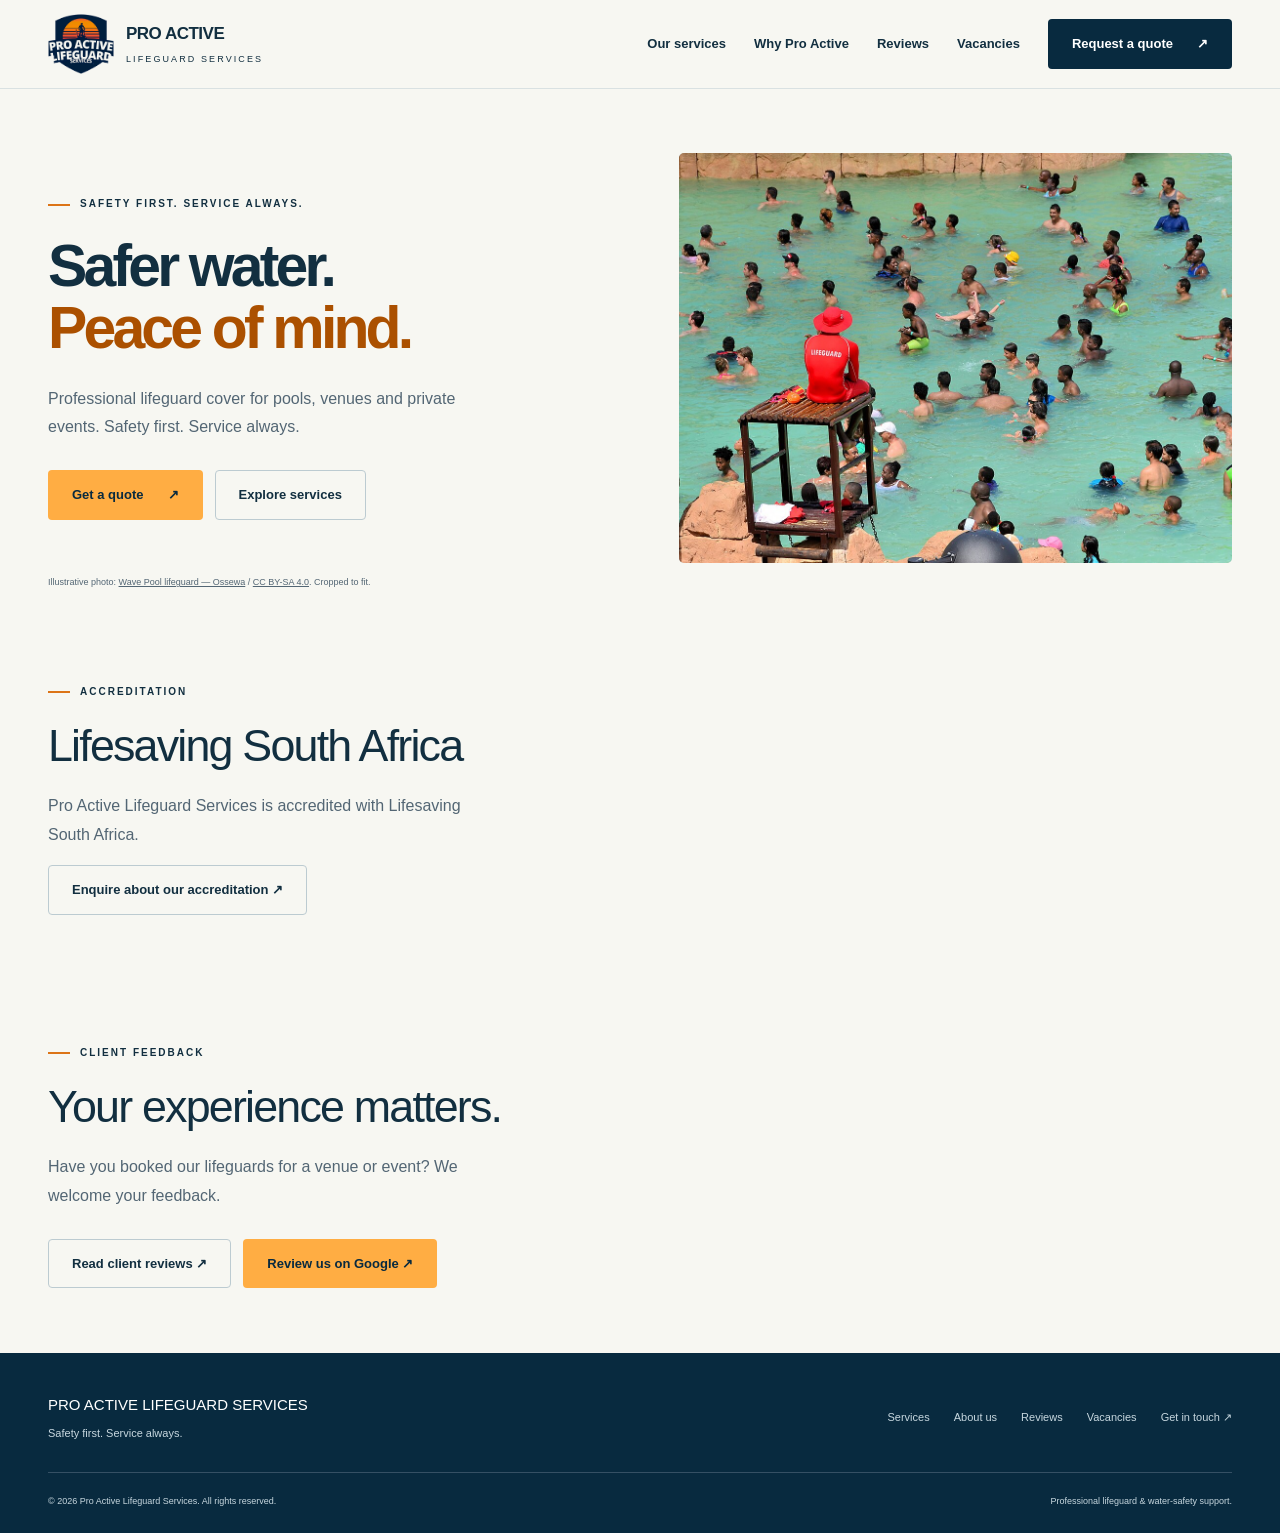
==== index.html @ c189fa25 "Add Google review buttons on home and reviews pages" ====
<!DOCTYPE html>
<html lang="en-ZA">
<head>
<meta charset="utf-8"><meta name="viewport" content="width=device-width, initial-scale=1">
<title>Pool & Event Lifeguards | Pro Active Lifeguard Services</title>
<meta name="description" content="Professional lifeguard cover for private pool parties, hotels, resorts, estates and schools. Speak to Pro Active Lifeguard Services about your venue or event.">
<meta name="theme-color" content="#082a3f"><link rel="canonical" href="https://pro-active-lifeguard-services.onrender.com/">
<meta property="og:title" content="Pool & Event Lifeguards | Pro Active Lifeguard Services"><meta property="og:description" content="Safer water. Better experiences. Professional lifeguard cover for your venue or event."><meta property="og:type" content="website"><meta property="og:url" content="https://pro-active-lifeguard-services.onrender.com/">
<link rel="stylesheet" href="site.css">
</head>
<body>
<a class="skip" href="#main">Skip to content</a>
<div class="topline"><div class="wrap"><span class="tagline">PROFESSIONAL WATER SAFETY. PERSONAL SERVICE.</span><a href="tel:+27751141212">Let’s talk about your venue &nbsp; / &nbsp; 075 114 1212</a></div></div>
<header><nav class="nav wrap" aria-label="Main navigation"><a href="index.html" aria-current="page" class="brand" aria-label="Pro Active Lifeguard Services home"><img src="assets/original-logo.png" width="66" height="62" alt="Pro Active Lifeguard Services original logo"><div><b>PRO ACTIVE</b><small>Lifeguard Services</small></div></a><button class="menu" aria-controls="navigation" aria-expanded="false" type="button">Menu</button><div class="links" id="navigation"><a href="services.html">Our services</a><a href="about.html">Why Pro Active</a><a href="reviews.html">Reviews</a><a href="vacancies.html">Vacancies</a><a class="btn" href="quote.html">Request a quote <span aria-hidden="true">↗</span></a></div></nav></header>
<main id="main">
<section class="hero" id="home"><div class="wrap"><div class="hero-grid"><div><p class="eyebrow">Safety first. Service always.</p><h1>Safer water.<br><em>Peace of mind.</em></h1><p class="intro">Professional lifeguard cover for pools, venues and private events. Safety first. Service always.</p><div class="actions"><a class="btn orange" href="quote.html">Get a quote <span aria-hidden="true">↗</span></a><a class="btn outline" href="services.html">Explore services</a></div></div><div class="hero-image"><img src="assets/lifeguard.jpg" alt="A lifeguard in a red uniform supervising swimmers in a swimming pool" fetchpriority="high" width="1280" height="840" style="object-position:28% center"></div></div></div><div class="wrap"><p class="photo-credit">Illustrative photo: <a href="https://commons.wikimedia.org/wiki/File:Wave_Pool_lifeguard.jpg">Wave Pool lifeguard — Ossewa</a> / <a href="https://creativecommons.org/licenses/by-sa/4.0/">CC BY-SA 4.0</a>. Cropped to fit.</p></div></section>
<section class="section" id="accreditation"><div class="wrap"><p class="eyebrow">Accreditation</p><h2>Lifesaving South Africa</h2><p class="intro" style="margin-top:20px">Pro Active Lifeguard Services is accredited with Lifesaving South Africa.</p><a class="btn outline" href="quote.html">Enquire about our accreditation ↗</a></div></section>
<section class="section" id="reviews"><div class="wrap"><p class="eyebrow">Client feedback</p><h2>Your experience matters.</h2><p class="intro" style="margin-top:20px">Have you booked our lifeguards for a venue or event? We welcome your feedback.</p><div class="actions"><a class="btn outline" href="reviews.html">Read client reviews ↗</a><a class="btn orange" href="https://www.google.com/search?q=pro+active+lifeguard+services" target="_blank" rel="noopener noreferrer">Review us on Google ↗</a></div></div></section>
</main>
<footer class="footer"><div class="wrap"><div class="footer-top"><div><strong>PRO ACTIVE LIFEGUARD SERVICES</strong><p>Safety first. Service always.</p></div><div class="footer-links"><a href="services.html">Services</a><a href="about.html">About us</a><a href="reviews.html">Reviews</a><a href="vacancies.html">Vacancies</a><a href="quote.html">Get in touch ↗</a></div></div><div class="footer-bottom"><span>© <span id="year">2026</span> Pro Active Lifeguard Services. All rights reserved.</span><span>Professional lifeguard & water-safety support.</span></div></div></footer>
<div class="mobile-cta" aria-label="Quick contact"><a class="btn call" href="tel:+27751141212">Call us</a><a class="btn orange" href="quote.html">Request a quote ↗</a></div>
<script src="site.js" defer></script>
</body></html>
---- site.css ----
:root{--navy:#082a3f;--ink:#122f40;--muted:#536674;--orange:#ffad43;--cream:#f7f7f2;--line:#d9e1e2;--white:#fff}*{box-sizing:border-box}html{scroll-behavior:smooth;scroll-padding-top:110px}body{margin:0;font-family:Arial,Helvetica,sans-serif;color:var(--ink);background:var(--cream);line-height:1.65}a{color:inherit;text-decoration:none}button,input,select,textarea{font:inherit}button,a,input,select,textarea{-webkit-tap-highlight-color:transparent}a:focus-visible,button:focus-visible,input:focus-visible,select:focus-visible,textarea:focus-visible,summary:focus-visible{outline:3px solid #d76900;outline-offset:5px}img{max-width:100%;display:block}.wrap{max-width:1240px;width:calc(100% - 96px);margin:auto}.skip{position:fixed;left:20px;top:-100px;background:#fff;padding:12px;z-index:100}.skip:focus{top:12px}.topline{background:var(--navy);color:#dce5e9;font-size:11px;letter-spacing:.05em}.topline .wrap{display:flex;justify-content:space-between;padding:8px 0}.topline a{color:white}header{background:rgba(247,247,242,.98);position:sticky;top:0;z-index:30;border-bottom:1px solid var(--line)}.nav{min-height:88px;display:flex;align-items:center;justify-content:space-between;gap:22px}.brand{display:flex;align-items:center;gap:12px}.brand img{width:66px;height:62px;object-fit:contain;mix-blend-mode:multiply}.brand b{font-size:17px;line-height:1.25;letter-spacing:-.5px}.brand small{display:block;font-size:9px;letter-spacing:2.1px;margin-top:5px;text-transform:uppercase}.links{display:flex;align-items:center;gap:28px;font-size:13px;font-weight:700}.links a:not(.btn):hover{color:#ab5000}.btn{display:inline-flex;align-items:center;justify-content:center;gap:24px;min-height:48px;padding:13px 23px;background:var(--navy);color:white;font-size:13px;font-weight:700;border:1px solid transparent;border-radius:4px;cursor:pointer;transition:background .2s,transform .2s}.btn:hover{background:#164a65;transform:translateY(-2px)}.btn.orange{background:var(--orange);color:var(--navy)}.btn.orange:hover{background:#ffc06c}.btn.outline{border-color:#bccbd1;background:transparent;color:var(--ink)}.menu{display:none}.hero{padding:66px 0 48px}.hero-grid{display:grid;grid-template-columns:1.04fr 1fr;gap:56px;align-items:center}.eyebrow{text-transform:uppercase;font-size:10px;letter-spacing:2px;font-weight:700;margin:0 0 20px;display:flex;align-items:center;gap:10px}.eyebrow:before{content:"";width:22px;height:2px;background:#dc7417}h1,h2,h3,p{margin-top:0}h1{font-size:clamp(44px,4.9vw,70px);line-height:1.06;letter-spacing:-3.8px;font-weight:600;margin-bottom:25px}h1 em{font-style:normal;color:#ab5000}.intro{font-size:16px;line-height:1.8;color:var(--muted);max-width:450px}.actions{display:flex;gap:12px;flex-wrap:wrap;margin-top:28px}.hero-note{font-size:11px;color:var(--muted);margin:21px 0 0}.hero-note span{color:#af5706;padding-right:5px}.hero-image{position:relative;align-self:stretch;min-height:475px;border-radius:5px;overflow:hidden;background:#d2e1e0}.hero-image>img{width:100%;height:100%;position:absolute;object-fit:cover;object-position:55% center}.image-label{position:absolute;top:22px;left:22px;background:#fffdf3;padding:7px 13px;font-size:9px;font-weight:700;letter-spacing:1.6px;text-transform:uppercase}.image-panel{position:absolute;bottom:22px;left:22px;right:22px;background:rgba(8,42,63,.96);color:white;display:flex;align-items:center;gap:18px;padding:22px}.image-panel strong{font-size:16px;display:block;font-weight:500}.image-panel p{font-size:11px;color:#c4d7df;margin:5px 0 0}.cross{color:var(--orange);font-size:36px;font-weight:400;line-height:1}.trust{border-top:1px solid var(--line);border-bottom:1px solid var(--line);display:grid;grid-template-columns:1.05fr repeat(3,1fr);align-items:center;margin-top:49px;padding:22px 0;gap:20px;font-size:12px}.trust>span{font-size:9px;letter-spacing:1.8px;text-transform:uppercase;color:var(--muted)}.trust b{font-weight:500;display:flex;align-items:center;gap:12px}.trust b:before{content:"✓";color:#8c4900;font-weight:bold}.section{padding:80px 0}.section-title{display:flex;justify-content:space-between;align-items:end;gap:50px;margin-bottom:38px}.section-title h2,h2{font-size:clamp(31px,3.5vw,45px);line-height:1.15;letter-spacing:-1.8px;font-weight:500;margin-bottom:0}.section-title p{color:var(--muted);max-width:355px;font-size:14px;margin:0}.service-grid{display:grid;grid-template-columns:repeat(3,1fr);border-top:1px solid var(--line);border-left:1px solid var(--line)}.service{padding:30px;border-right:1px solid var(--line);border-bottom:1px solid var(--line);background:rgba(255,255,255,.5);display:flex;flex-direction:column;align-items:start}.service-number{font-size:11px;color:#865020;letter-spacing:1px;margin-bottom:32px}.service h3{font-size:19px;line-height:1.3;letter-spacing:-.4px;margin-bottom:12px;font-weight:500}.service p{font-size:13px;color:var(--muted);margin-bottom:25px}.service a{font-size:11px;font-weight:700;margin-top:auto;display:flex;gap:30px;padding:6px 0}.service a:hover{color:#9a4b05}.about{background:var(--navy);color:white;padding:80px 0}.about-grid{display:grid;grid-template-columns:1fr 1fr;gap:85px}.about .eyebrow{color:#fdb858}.about h2{max-width:420px;margin-bottom:24px}.about .lead{font-size:14px;color:#c7d7df;max-width:440px}.about .btn{margin-top:14px}.principle{display:grid;grid-template-columns:30px 1fr;gap:17px;border-top:1px solid #355064;padding:22px 0}.principle:first-child{padding-top:0;border-top:0}.principle>span{font-size:11px;color:var(--orange);padding-top:3px}.principle h3{font-size:16px;font-weight:500;margin:0 0 7px}.principle p{font-size:13px;color:#c7d7df;margin:0}.steps{display:grid;grid-template-columns:repeat(4,1fr);gap:32px;margin-top:42px}.step{border-top:1px solid #afbdc4;padding-top:20px}.step>span{font-size:12px;color:#a04f05}.step h3{font-size:16px;margin:25px 0 12px;font-weight:500}.step p{font-size:13px;color:var(--muted)}.faq-area{padding-top:0}.faq-grid{display:grid;grid-template-columns:.85fr 1.15fr;gap:70px}.faq-grid h2{font-size:37px}.faq-grid .eyebrow{margin-bottom:15px}details{border-top:1px solid var(--line);padding:18px 0}details:last-child{border-bottom:1px solid var(--line)}summary{list-style:none;display:flex;justify-content:space-between;gap:20px;cursor:pointer;font-size:14px;font-weight:600}summary::-webkit-details-marker{display:none}summary:after{content:"+";font-weight:400;font-size:20px;line-height:1.1}details[open] summary:after{content:"−"}details p{font-size:13px;color:var(--muted);margin:14px 25px 0 0}.quote-section{background:#e9efee;padding:75px 0}.quote-grid{display:grid;grid-template-columns:.85fr 1.15fr;gap:80px;align-items:start}.quote-copy h2{margin-bottom:25px}.quote-copy>p{font-size:14px;color:var(--muted)}.contact-list{margin-top:35px}.contact-list a{display:block;margin:16px 0;font-size:17px;overflow-wrap:anywhere}.contact-list small{display:block;font-size:9px;font-weight:700;color:var(--muted);letter-spacing:1.7px;margin-bottom:3px}.contact-list a:last-child{font-size:14px}.quote-form{background:white;padding:32px;border-radius:5px}.quote-form h3{font-size:20px;font-weight:500;margin:0 0 23px}.fields{display:grid;grid-template-columns:1fr 1fr;gap:17px}.field.full{grid-column:1/-1}label{display:block;font-size:11px;font-weight:700;margin-bottom:6px}label span{font-weight:400;color:var(--muted)}input,select,textarea{width:100%;min-width:0;border:1px solid #cad6da;border-radius:3px;background:#fff;padding:11px 12px;color:var(--ink);font-size:13px;min-height:45px}textarea{resize:vertical;min-height:88px}input::placeholder,textarea::placeholder{color:#677781}.quote-form .btn{width:100%;margin-top:21px}.form-note{font-size:10px;color:var(--muted);line-height:1.7;margin:12px 0 0}.form-status{font-size:12px;margin:12px 0 0}.form-status a{text-decoration:underline}.footer{padding:40px 0 24px;background:var(--navy);color:#c7d7df}.footer-top{display:flex;justify-content:space-between;align-items:center;gap:30px;padding-bottom:30px}.footer strong{display:block;color:#fff;font-size:15px;font-weight:500}.footer p{font-size:11px;margin:6px 0 0}.footer-links{display:flex;gap:24px;font-size:11px}.footer-bottom{border-top:1px solid #355064;padding-top:21px;display:flex;justify-content:space-between;font-size:9px;gap:20px}.mobile-cta{display:none}[hidden]{display:none!important}@media(min-width:1500px){.hero-image{min-height:520px}}@media(max-width:1000px){.wrap{width:calc(100% - 48px)}.hero-grid{gap:30px}h1{font-size:52px;letter-spacing:-2.8px}.links{gap:18px}.brand b{font-size:14px}.brand small{font-size:8px;letter-spacing:1.1px}.hero-image{min-height:440px}.about-grid,.quote-grid{gap:45px}.service{padding:24px}.trust{gap:15px;font-size:11px}.faq-grid{gap:40px}}@media(max-width:760px){html{scroll-padding-top:88px}.wrap{width:calc(100% - 40px)}.topline .wrap{justify-content:center}.topline .tagline{display:none}.nav{min-height:75px}.brand img{height:52px;width:58px}.brand b{font-size:14px}.menu{display:block;background:transparent;border:1px solid #b9c6cc;padding:8px 13px;border-radius:3px;font-size:12px;color:var(--ink);cursor:pointer}.links{display:none;position:absolute;top:75px;left:0;right:0;background:var(--cream);border-bottom:1px solid var(--line);padding:20px;flex-direction:column;align-items:stretch;gap:0;box-shadow:0 15px 20px #082a3f12}.links.open{display:flex}.links a{padding:13px 10px}.links .btn{margin-top:8px}.hero{padding:39px 0 25px}.hero-grid{grid-template-columns:1fr;gap:32px}h1{font-size:clamp(44px,9.5vw,60px);max-width:550px;letter-spacing:-2.5px}.intro{font-size:14px;margin-bottom:0;max-width:540px}.eyebrow{font-size:9px;letter-spacing:1.6px}.hero-image{min-height:370px}.hero-note{margin-top:18px}.trust{grid-template-columns:1fr 1fr;gap:20px;margin-top:30px;padding:23px 0}.trust>span{line-height:1.6}.section{padding:55px 0}.section-title{display:block;margin-bottom:28px}.section-title p{margin-top:20px;max-width:500px}.service-grid{grid-template-columns:1fr 1fr}.service{padding:22px}.service-number{margin-bottom:23px}.service h3{font-size:18px}.about{padding:55px 0}.about-grid,.quote-grid,.faq-grid{grid-template-columns:1fr;gap:35px}.about h2{max-width:500px}.steps{grid-template-columns:1fr 1fr;gap:22px}.step h3{margin-top:18px}.faq-area{padding-top:5px}.faq-grid h2{font-size:34px}.quote-section{padding:55px 0}.quote-copy>p{max-width:500px}.contact-list{margin-top:22px}.quote-form{padding:25px}.footer{padding-bottom:85px}.footer-top{align-items:start;flex-direction:column;gap:22px}.footer-bottom{flex-direction:column;gap:8px}.mobile-cta{position:fixed;bottom:0;left:0;right:0;z-index:25;display:grid;grid-template-columns:1fr 2fr;background:var(--navy);padding:10px 16px max(10px,env(safe-area-inset-bottom));gap:10px;box-shadow:0 -2px 15px #082a3f22}.mobile-cta .btn{min-height:42px;padding:9px 14px}.mobile-cta .call{color:white;border:1px solid #627989}}@media(max-width:390px){.service-grid{grid-template-columns:1fr}.fields{grid-template-columns:1fr}.field.full{grid-column:auto}.hero-image{min-height:320px}.actions{gap:8px}.actions .btn{padding:12px 16px;font-size:12px;gap:15px}.image-panel{padding:17px;left:15px;right:15px;bottom:15px}.brand{gap:7px}.brand b{font-size:13px}}@media(prefers-reduced-motion:reduce){html{scroll-behavior:auto}*{transition:none!important}}
.photo-story{display:grid;grid-template-columns:1fr 1fr;gap:24px;margin-top:45px}.photo-story figure{margin:0}.photo-story img{width:100%;height:310px;object-fit:cover;border-radius:4px}.photo-story h3{font-size:18px;margin:17px 0 6px;font-weight:500}.photo-story p{font-size:13px;color:var(--muted);margin:0}.photo-credit{font-size:9px!important;margin-top:12px!important;color:var(--muted)}.photo-credit a{text-decoration:underline}@media(max-width:760px){.photo-story{grid-template-columns:1fr;gap:28px}.photo-story img{height:260px}}
.topline{display:none}.hero{padding:64px 0 20px}.hero-image{min-height:410px}.service-grid{border:0;gap:35px}.service{padding:26px 0;border:0;border-top:1px solid var(--line);background:none}.service p{max-width:340px}.section{padding:65px 0}.photo-story{margin-top:35px}.about{padding:60px 0}.about .lead{margin-bottom:0}.hero .eyebrow{margin-bottom:22px}h1{font-size:clamp(44px,4.6vw,65px)}.quote-section{background:var(--cream)}.quote-form{border:1px solid var(--line)}@media(max-width:760px){.hero{padding:35px 0 0}.hero-image{min-height:310px}.section{padding:48px 0}.service-grid{grid-template-columns:1fr;gap:0}.service{padding:25px 0}.service p{max-width:none;margin-bottom:12px}.section-title{margin-bottom:25px}.photo-story{margin-top:20px}.about{padding:45px 0}}
.hero-grid>*,.photo-story>*,.quote-grid>*{min-width:0}img{overflow:hidden}
.links a[aria-current="page"]:not(.btn){color:#ab5000;text-decoration:underline;text-underline-offset:6px}.page-intro{padding:50px 0 0}.page-intro h1{font-size:clamp(36px,5vw,56px)}

@media(min-width:761px) and (max-width:1100px){.links{gap:12px}.links .btn{padding-left:12px;padding-right:12px}.brand b{font-size:13px}.brand small{letter-spacing:.7px}}

.review-grid{display:grid;grid-template-columns:repeat(3,minmax(0,1fr));gap:22px;margin:36px 0}.review-card{background:#fff;border:1px solid var(--line);border-radius:5px;padding:28px;display:flex;flex-direction:column}.review-stars{color:#a65300;letter-spacing:3px;font-size:21px;margin-bottom:18px}.review-card blockquote{margin:0 0 24px;font-size:15px;line-height:1.8}.review-card blockquote p{margin:0}.review-card h2{font-size:15px;line-height:1.4;letter-spacing:0;font-weight:700;margin:auto 0 4px}.review-source{font-size:11px;color:var(--muted);margin:0}@media(max-width:900px){.review-grid{grid-template-columns:1fr}}
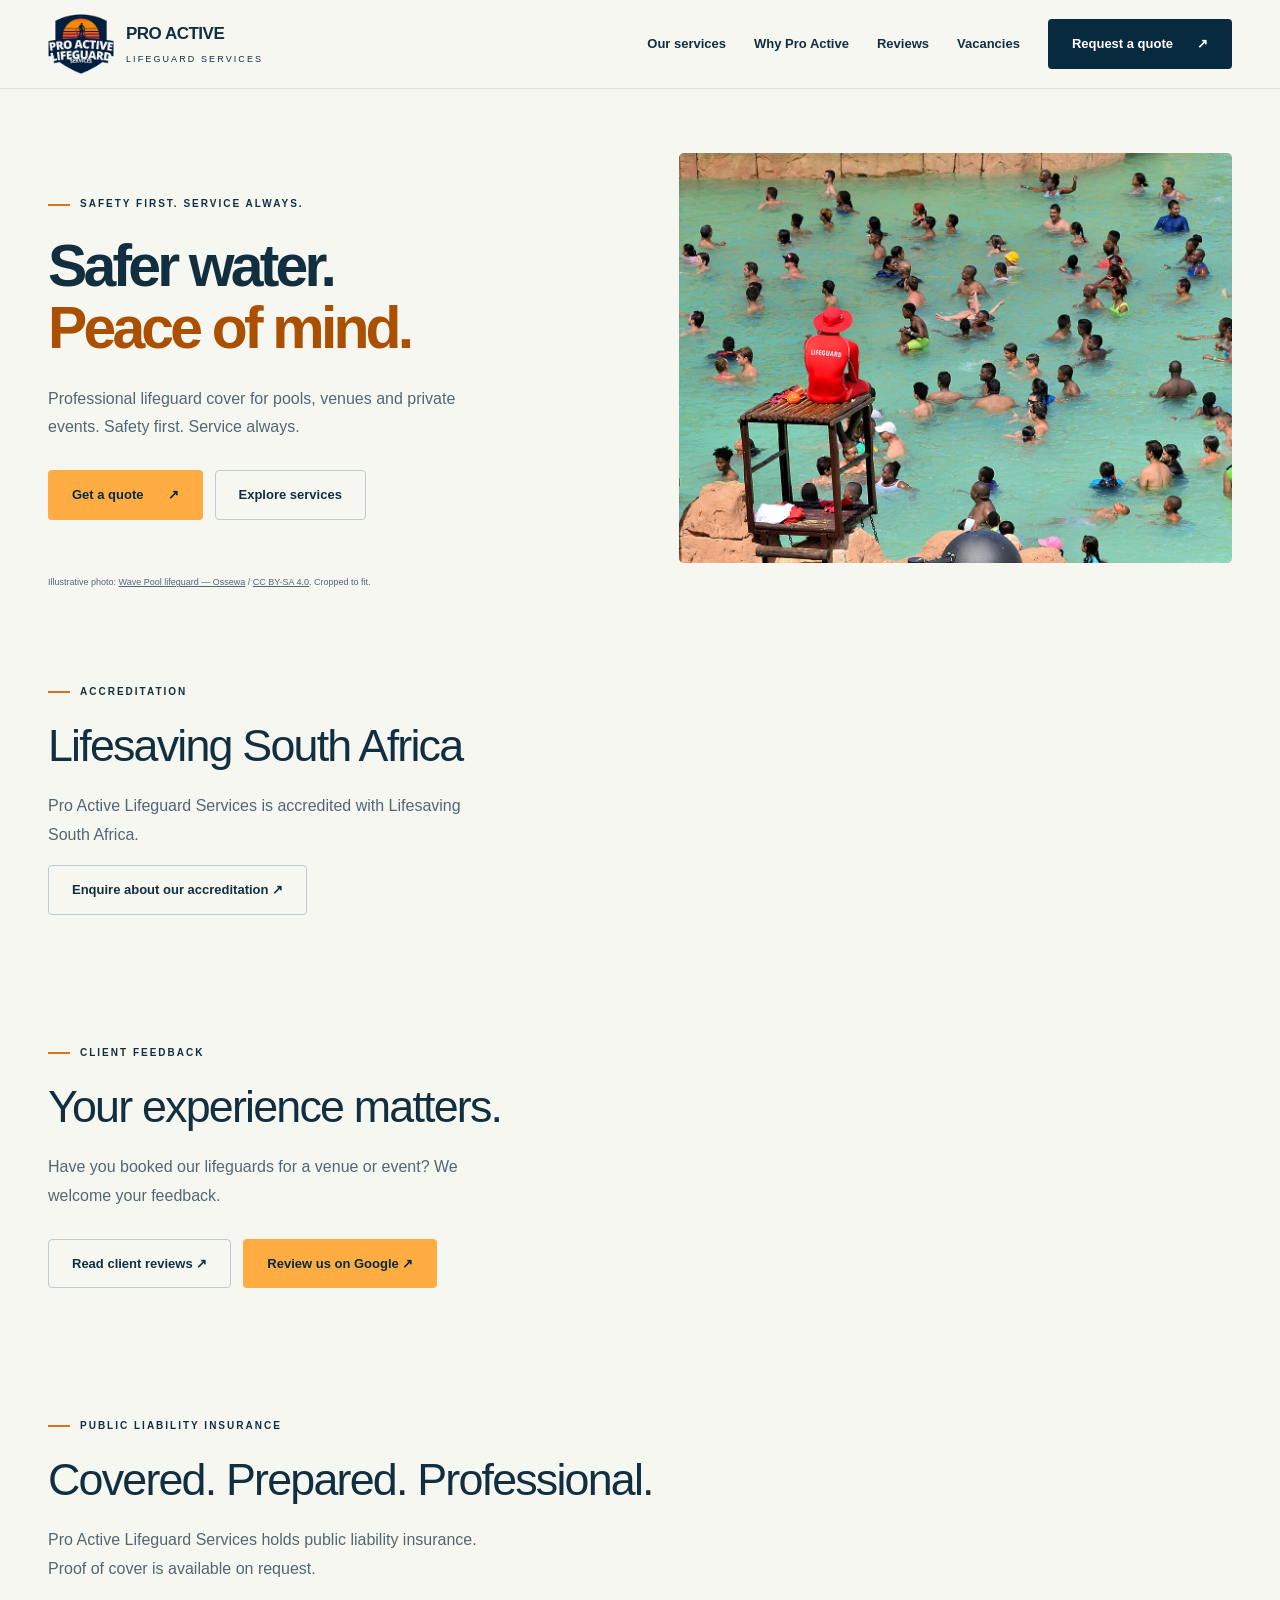
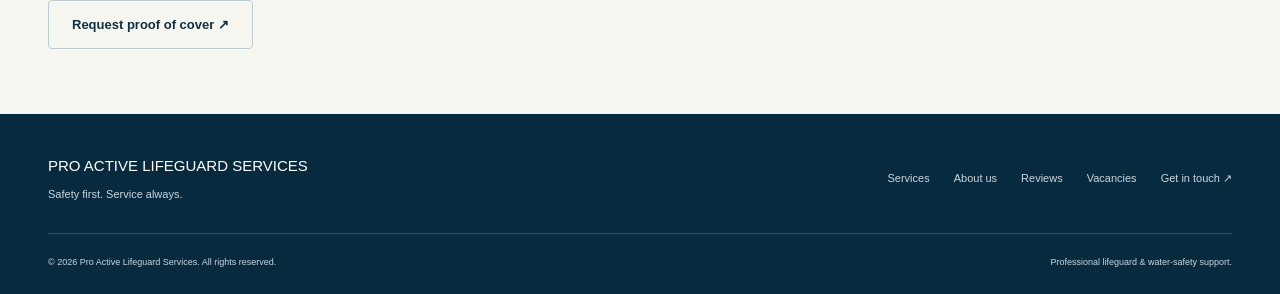
==== commit c3174051: "Display public liability insurance and proof-of-cover enquiry" ====
--- a/index.html
+++ b/index.html
@@ -16,6 +16,7 @@
 <section class="hero" id="home"><div class="wrap"><div class="hero-grid"><div><p class="eyebrow">Safety first. Service always.</p><h1>Safer water.<br><em>Peace of mind.</em></h1><p class="intro">Professional lifeguard cover for pools, venues and private events. Safety first. Service always.</p><div class="actions"><a class="btn orange" href="quote.html">Get a quote <span aria-hidden="true">↗</span></a><a class="btn outline" href="services.html">Explore services</a></div></div><div class="hero-image"><img src="assets/lifeguard.jpg" alt="A lifeguard in a red uniform supervising swimmers in a swimming pool" fetchpriority="high" width="1280" height="840" style="object-position:28% center"></div></div></div><div class="wrap"><p class="photo-credit">Illustrative photo: <a href="https://commons.wikimedia.org/wiki/File:Wave_Pool_lifeguard.jpg">Wave Pool lifeguard — Ossewa</a> / <a href="https://creativecommons.org/licenses/by-sa/4.0/">CC BY-SA 4.0</a>. Cropped to fit.</p></div></section>
 <section class="section" id="accreditation"><div class="wrap"><p class="eyebrow">Accreditation</p><h2>Lifesaving South Africa</h2><p class="intro" style="margin-top:20px">Pro Active Lifeguard Services is accredited with Lifesaving South Africa.</p><a class="btn outline" href="quote.html">Enquire about our accreditation ↗</a></div></section>
 <section class="section" id="reviews"><div class="wrap"><p class="eyebrow">Client feedback</p><h2>Your experience matters.</h2><p class="intro" style="margin-top:20px">Have you booked our lifeguards for a venue or event? We welcome your feedback.</p><div class="actions"><a class="btn outline" href="reviews.html">Read client reviews ↗</a><a class="btn orange" href="https://www.google.com/search?q=pro+active+lifeguard+services" target="_blank" rel="noopener noreferrer">Review us on Google ↗</a></div></div></section>
+<section class="section" id="insurance"><div class="wrap"><p class="eyebrow">Public liability insurance</p><h2>Covered. Prepared. Professional.</h2><p class="intro" style="margin-top:20px">Pro Active Lifeguard Services holds public liability insurance. Proof of cover is available on request.</p><a class="btn outline" href="quote.html">Request proof of cover ↗</a></div></section>
 </main>
 <footer class="footer"><div class="wrap"><div class="footer-top"><div><strong>PRO ACTIVE LIFEGUARD SERVICES</strong><p>Safety first. Service always.</p></div><div class="footer-links"><a href="services.html">Services</a><a href="about.html">About us</a><a href="reviews.html">Reviews</a><a href="vacancies.html">Vacancies</a><a href="quote.html">Get in touch ↗</a></div></div><div class="footer-bottom"><span>© <span id="year">2026</span> Pro Active Lifeguard Services. All rights reserved.</span><span>Professional lifeguard & water-safety support.</span></div></div></footer>
 <div class="mobile-cta" aria-label="Quick contact"><a class="btn call" href="tel:+27751141212">Call us</a><a class="btn orange" href="quote.html">Request a quote ↗</a></div>
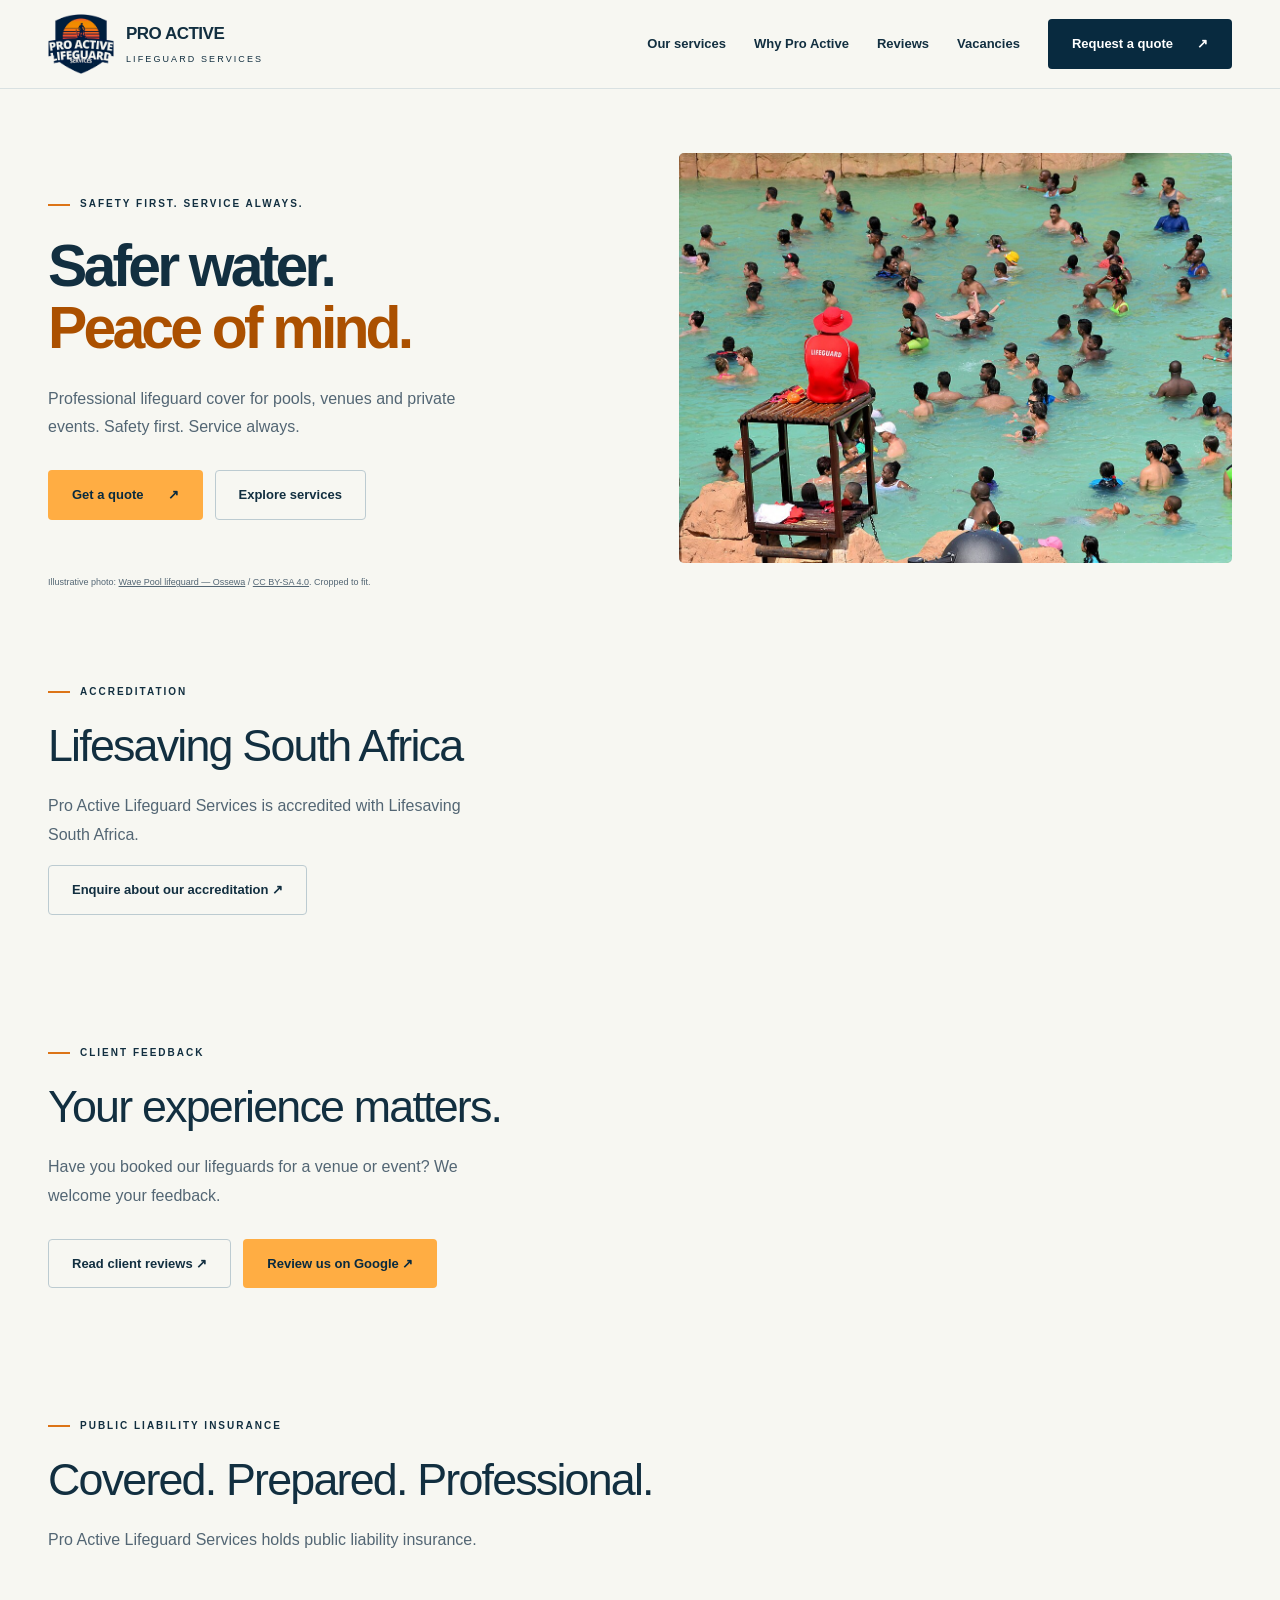
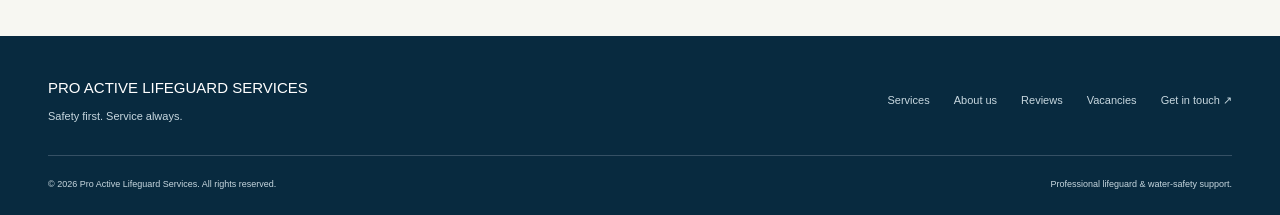
==== commit 8741913f: "Remove proof-of-cover request wording and button" ====
--- a/index.html
+++ b/index.html
@@ -16,7 +16,7 @@
 <section class="hero" id="home"><div class="wrap"><div class="hero-grid"><div><p class="eyebrow">Safety first. Service always.</p><h1>Safer water.<br><em>Peace of mind.</em></h1><p class="intro">Professional lifeguard cover for pools, venues and private events. Safety first. Service always.</p><div class="actions"><a class="btn orange" href="quote.html">Get a quote <span aria-hidden="true">↗</span></a><a class="btn outline" href="services.html">Explore services</a></div></div><div class="hero-image"><img src="assets/lifeguard.jpg" alt="A lifeguard in a red uniform supervising swimmers in a swimming pool" fetchpriority="high" width="1280" height="840" style="object-position:28% center"></div></div></div><div class="wrap"><p class="photo-credit">Illustrative photo: <a href="https://commons.wikimedia.org/wiki/File:Wave_Pool_lifeguard.jpg">Wave Pool lifeguard — Ossewa</a> / <a href="https://creativecommons.org/licenses/by-sa/4.0/">CC BY-SA 4.0</a>. Cropped to fit.</p></div></section>
 <section class="section" id="accreditation"><div class="wrap"><p class="eyebrow">Accreditation</p><h2>Lifesaving South Africa</h2><p class="intro" style="margin-top:20px">Pro Active Lifeguard Services is accredited with Lifesaving South Africa.</p><a class="btn outline" href="quote.html">Enquire about our accreditation ↗</a></div></section>
 <section class="section" id="reviews"><div class="wrap"><p class="eyebrow">Client feedback</p><h2>Your experience matters.</h2><p class="intro" style="margin-top:20px">Have you booked our lifeguards for a venue or event? We welcome your feedback.</p><div class="actions"><a class="btn outline" href="reviews.html">Read client reviews ↗</a><a class="btn orange" href="https://www.google.com/search?q=pro+active+lifeguard+services" target="_blank" rel="noopener noreferrer">Review us on Google ↗</a></div></div></section>
-<section class="section" id="insurance"><div class="wrap"><p class="eyebrow">Public liability insurance</p><h2>Covered. Prepared. Professional.</h2><p class="intro" style="margin-top:20px">Pro Active Lifeguard Services holds public liability insurance. Proof of cover is available on request.</p><a class="btn outline" href="quote.html">Request proof of cover ↗</a></div></section>
+<section class="section" id="insurance"><div class="wrap"><p class="eyebrow">Public liability insurance</p><h2>Covered. Prepared. Professional.</h2><p class="intro" style="margin-top:20px">Pro Active Lifeguard Services holds public liability insurance.</p></div></section>
 </main>
 <footer class="footer"><div class="wrap"><div class="footer-top"><div><strong>PRO ACTIVE LIFEGUARD SERVICES</strong><p>Safety first. Service always.</p></div><div class="footer-links"><a href="services.html">Services</a><a href="about.html">About us</a><a href="reviews.html">Reviews</a><a href="vacancies.html">Vacancies</a><a href="quote.html">Get in touch ↗</a></div></div><div class="footer-bottom"><span>© <span id="year">2026</span> Pro Active Lifeguard Services. All rights reserved.</span><span>Professional lifeguard & water-safety support.</span></div></div></footer>
 <div class="mobile-cta" aria-label="Quick contact"><a class="btn call" href="tel:+27751141212">Call us</a><a class="btn orange" href="quote.html">Request a quote ↗</a></div>
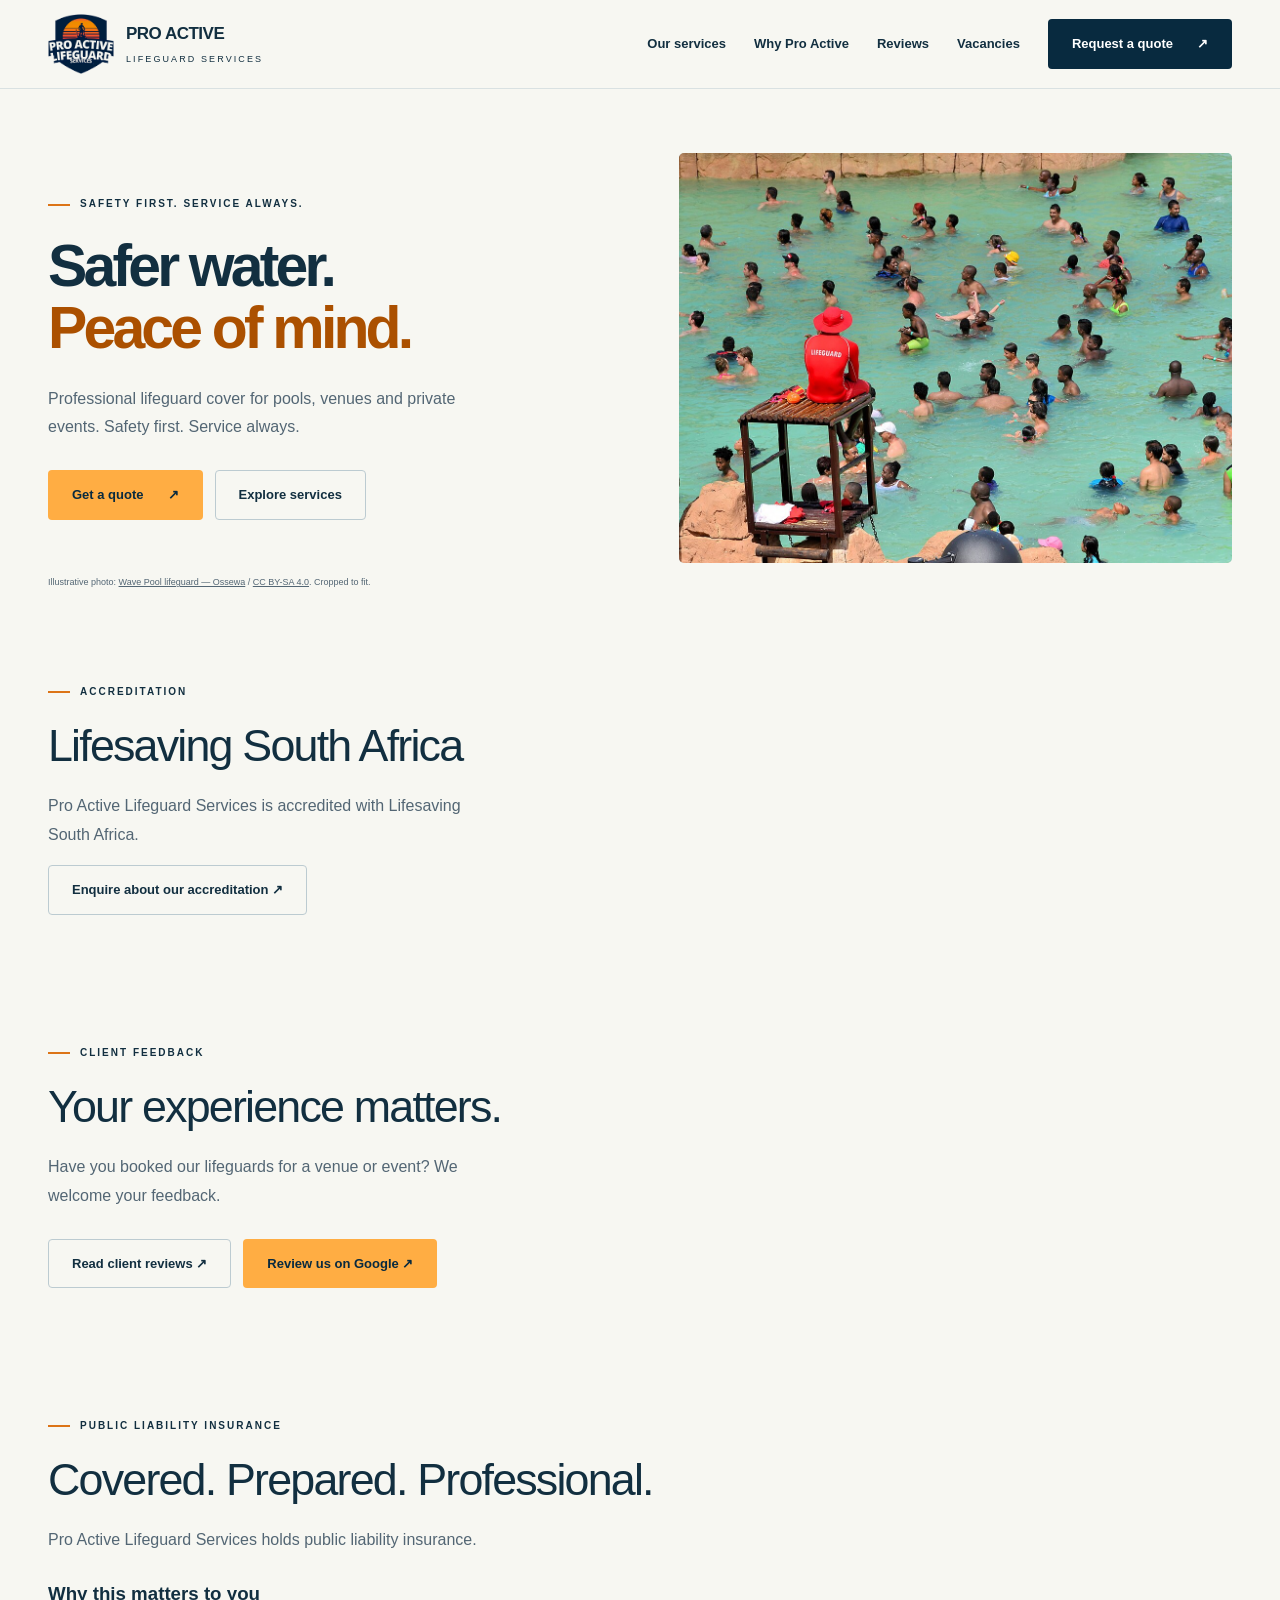
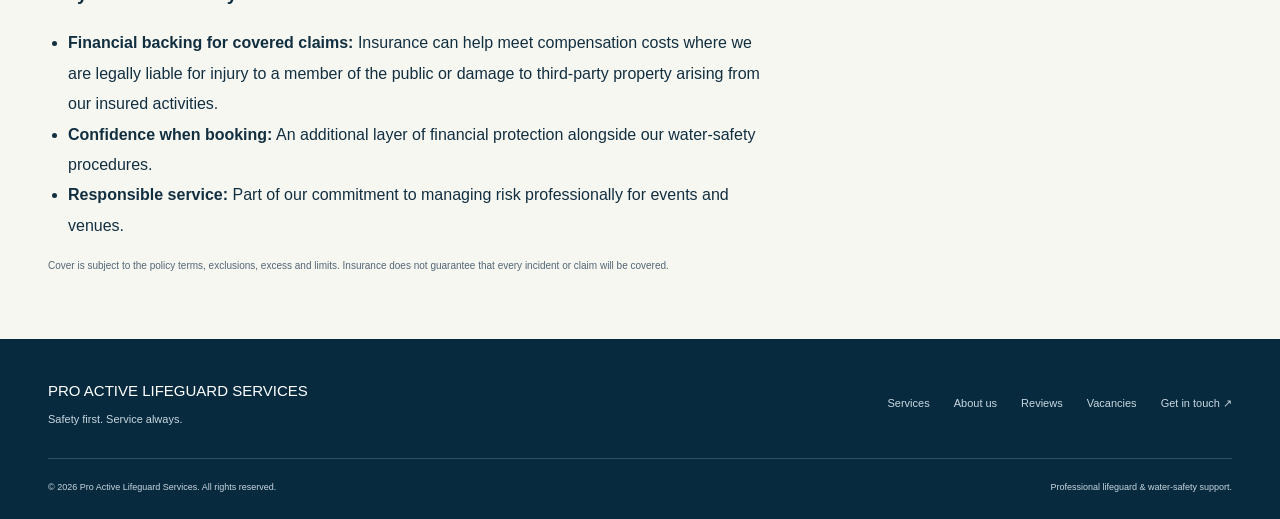
==== commit b98f9cde: "Explain public liability insurance benefits for clients" ====
--- a/index.html
+++ b/index.html
@@ -16,7 +16,7 @@
 <section class="hero" id="home"><div class="wrap"><div class="hero-grid"><div><p class="eyebrow">Safety first. Service always.</p><h1>Safer water.<br><em>Peace of mind.</em></h1><p class="intro">Professional lifeguard cover for pools, venues and private events. Safety first. Service always.</p><div class="actions"><a class="btn orange" href="quote.html">Get a quote <span aria-hidden="true">↗</span></a><a class="btn outline" href="services.html">Explore services</a></div></div><div class="hero-image"><img src="assets/lifeguard.jpg" alt="A lifeguard in a red uniform supervising swimmers in a swimming pool" fetchpriority="high" width="1280" height="840" style="object-position:28% center"></div></div></div><div class="wrap"><p class="photo-credit">Illustrative photo: <a href="https://commons.wikimedia.org/wiki/File:Wave_Pool_lifeguard.jpg">Wave Pool lifeguard — Ossewa</a> / <a href="https://creativecommons.org/licenses/by-sa/4.0/">CC BY-SA 4.0</a>. Cropped to fit.</p></div></section>
 <section class="section" id="accreditation"><div class="wrap"><p class="eyebrow">Accreditation</p><h2>Lifesaving South Africa</h2><p class="intro" style="margin-top:20px">Pro Active Lifeguard Services is accredited with Lifesaving South Africa.</p><a class="btn outline" href="quote.html">Enquire about our accreditation ↗</a></div></section>
 <section class="section" id="reviews"><div class="wrap"><p class="eyebrow">Client feedback</p><h2>Your experience matters.</h2><p class="intro" style="margin-top:20px">Have you booked our lifeguards for a venue or event? We welcome your feedback.</p><div class="actions"><a class="btn outline" href="reviews.html">Read client reviews ↗</a><a class="btn orange" href="https://www.google.com/search?q=pro+active+lifeguard+services" target="_blank" rel="noopener noreferrer">Review us on Google ↗</a></div></div></section>
-<section class="section" id="insurance"><div class="wrap"><p class="eyebrow">Public liability insurance</p><h2>Covered. Prepared. Professional.</h2><p class="intro" style="margin-top:20px">Pro Active Lifeguard Services holds public liability insurance.</p></div></section>
+<section class="section" id="insurance"><div class="wrap"><p class="eyebrow">Public liability insurance</p><h2>Covered. Prepared. Professional.</h2><p class="intro" style="margin-top:20px">Pro Active Lifeguard Services holds public liability insurance.</p><div style="max-width:720px;margin-top:24px"><h3>Why this matters to you</h3><ul style="padding-left:20px;line-height:1.9"><li><strong>Financial backing for covered claims:</strong> Insurance can help meet compensation costs where we are legally liable for injury to a member of the public or damage to third-party property arising from our insured activities.</li><li><strong>Confidence when booking:</strong> An additional layer of financial protection alongside our water-safety procedures.</li><li><strong>Responsible service:</strong> Part of our commitment to managing risk professionally for events and venues.</li></ul><p class="form-note">Cover is subject to the policy terms, exclusions, excess and limits. Insurance does not guarantee that every incident or claim will be covered.</p></div></div></section>
 </main>
 <footer class="footer"><div class="wrap"><div class="footer-top"><div><strong>PRO ACTIVE LIFEGUARD SERVICES</strong><p>Safety first. Service always.</p></div><div class="footer-links"><a href="services.html">Services</a><a href="about.html">About us</a><a href="reviews.html">Reviews</a><a href="vacancies.html">Vacancies</a><a href="quote.html">Get in touch ↗</a></div></div><div class="footer-bottom"><span>© <span id="year">2026</span> Pro Active Lifeguard Services. All rights reserved.</span><span>Professional lifeguard & water-safety support.</span></div></div></footer>
 <div class="mobile-cta" aria-label="Quick contact"><a class="btn call" href="tel:+27751141212">Call us</a><a class="btn orange" href="quote.html">Request a quote ↗</a></div>
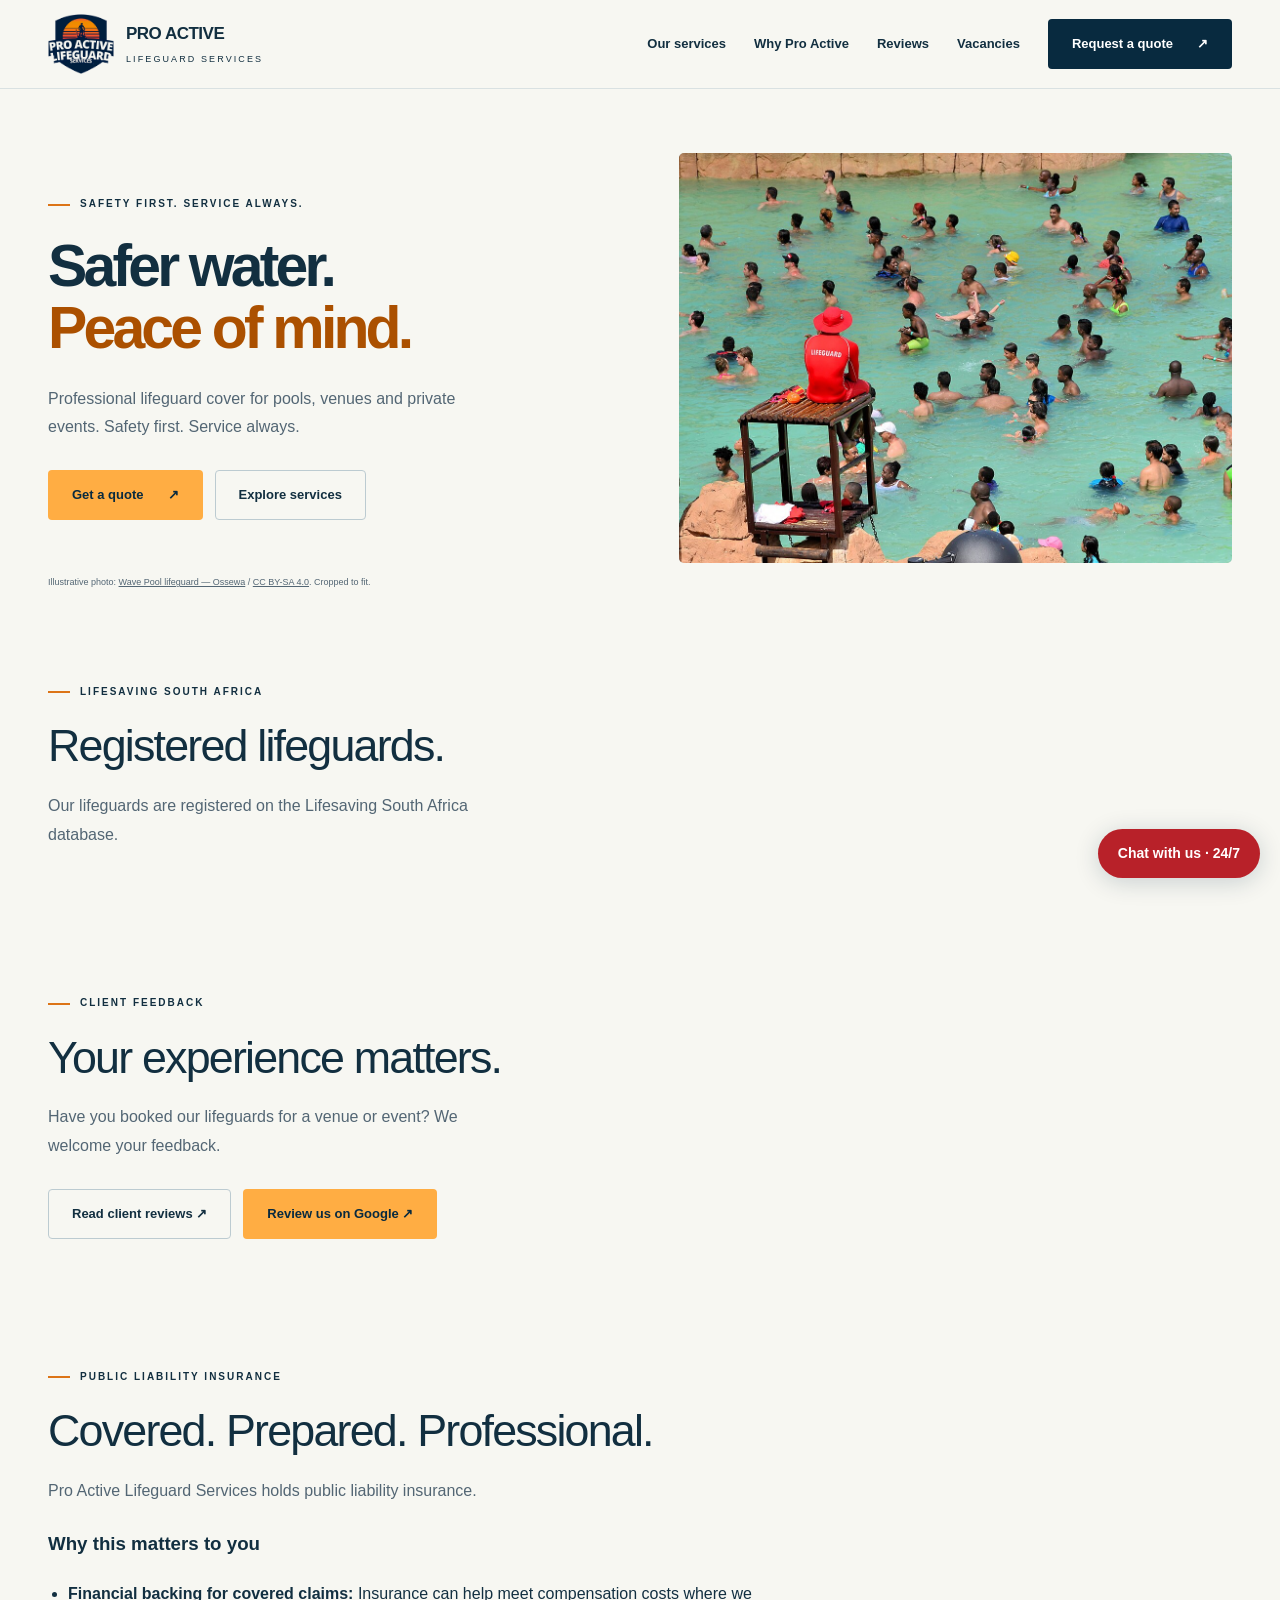
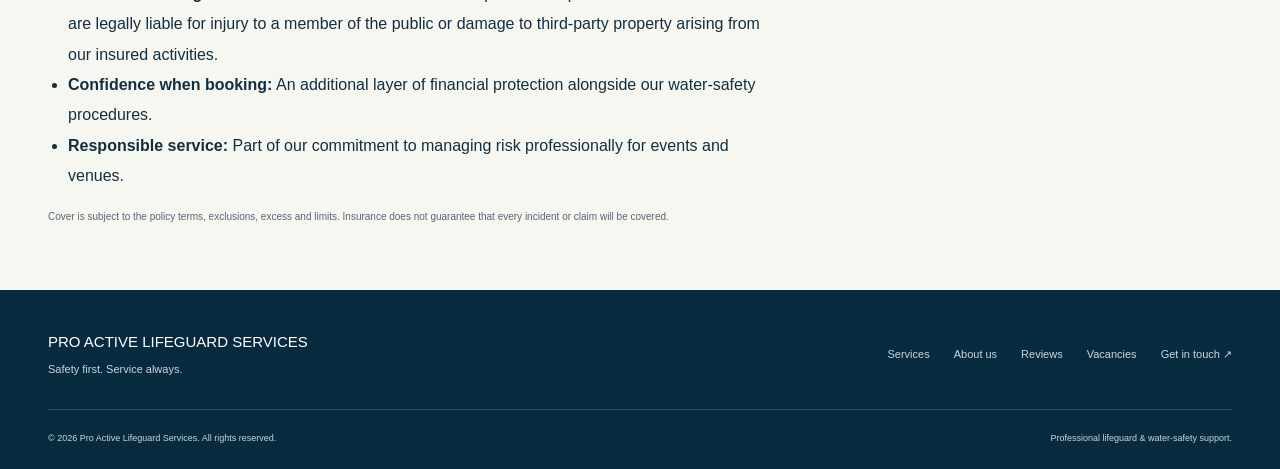
==== commit 337042e7: "Clarify lifeguard registration status on Lifesaving SA database" ====
--- a/index.html
+++ b/index.html
@@ -14,7 +14,7 @@
 <header><nav class="nav wrap" aria-label="Main navigation"><a href="index.html" aria-current="page" class="brand" aria-label="Pro Active Lifeguard Services home"><img src="assets/original-logo.png" width="66" height="62" alt="Pro Active Lifeguard Services original logo"><div><b>PRO ACTIVE</b><small>Lifeguard Services</small></div></a><button class="menu" aria-controls="navigation" aria-expanded="false" type="button">Menu</button><div class="links" id="navigation"><a href="services.html">Our services</a><a href="about.html">Why Pro Active</a><a href="reviews.html">Reviews</a><a href="vacancies.html">Vacancies</a><a class="btn" href="quote.html">Request a quote <span aria-hidden="true">↗</span></a></div></nav></header>
 <main id="main">
 <section class="hero" id="home"><div class="wrap"><div class="hero-grid"><div><p class="eyebrow">Safety first. Service always.</p><h1>Safer water.<br><em>Peace of mind.</em></h1><p class="intro">Professional lifeguard cover for pools, venues and private events. Safety first. Service always.</p><div class="actions"><a class="btn orange" href="quote.html">Get a quote <span aria-hidden="true">↗</span></a><a class="btn outline" href="services.html">Explore services</a></div></div><div class="hero-image"><img src="assets/lifeguard.jpg" alt="A lifeguard in a red uniform supervising swimmers in a swimming pool" fetchpriority="high" width="1280" height="840" style="object-position:28% center"></div></div></div><div class="wrap"><p class="photo-credit">Illustrative photo: <a href="https://commons.wikimedia.org/wiki/File:Wave_Pool_lifeguard.jpg">Wave Pool lifeguard — Ossewa</a> / <a href="https://creativecommons.org/licenses/by-sa/4.0/">CC BY-SA 4.0</a>. Cropped to fit.</p></div></section>
-<section class="section" id="accreditation"><div class="wrap"><p class="eyebrow">Accreditation</p><h2>Lifesaving South Africa</h2><p class="intro" style="margin-top:20px">Pro Active Lifeguard Services is accredited with Lifesaving South Africa.</p><a class="btn outline" href="quote.html">Enquire about our accreditation ↗</a></div></section>
+<section class="section" id="lifesaving-registration"><div class="wrap"><p class="eyebrow">Lifesaving South Africa</p><h2>Registered lifeguards.</h2><p class="intro" style="margin-top:20px">Our lifeguards are registered on the Lifesaving South Africa database.</p></div></section>
 <section class="section" id="reviews"><div class="wrap"><p class="eyebrow">Client feedback</p><h2>Your experience matters.</h2><p class="intro" style="margin-top:20px">Have you booked our lifeguards for a venue or event? We welcome your feedback.</p><div class="actions"><a class="btn outline" href="reviews.html">Read client reviews ↗</a><a class="btn orange" href="https://www.google.com/search?q=pro+active+lifeguard+services" target="_blank" rel="noopener noreferrer">Review us on Google ↗</a></div></div></section>
 <section class="section" id="insurance"><div class="wrap"><p class="eyebrow">Public liability insurance</p><h2>Covered. Prepared. Professional.</h2><p class="intro" style="margin-top:20px">Pro Active Lifeguard Services holds public liability insurance.</p><div style="max-width:720px;margin-top:24px"><h3>Why this matters to you</h3><ul style="padding-left:20px;line-height:1.9"><li><strong>Financial backing for covered claims:</strong> Insurance can help meet compensation costs where we are legally liable for injury to a member of the public or damage to third-party property arising from our insured activities.</li><li><strong>Confidence when booking:</strong> An additional layer of financial protection alongside our water-safety procedures.</li><li><strong>Responsible service:</strong> Part of our commitment to managing risk professionally for events and venues.</li></ul><p class="form-note">Cover is subject to the policy terms, exclusions, excess and limits. Insurance does not guarantee that every incident or claim will be covered.</p></div></div></section>
 </main>
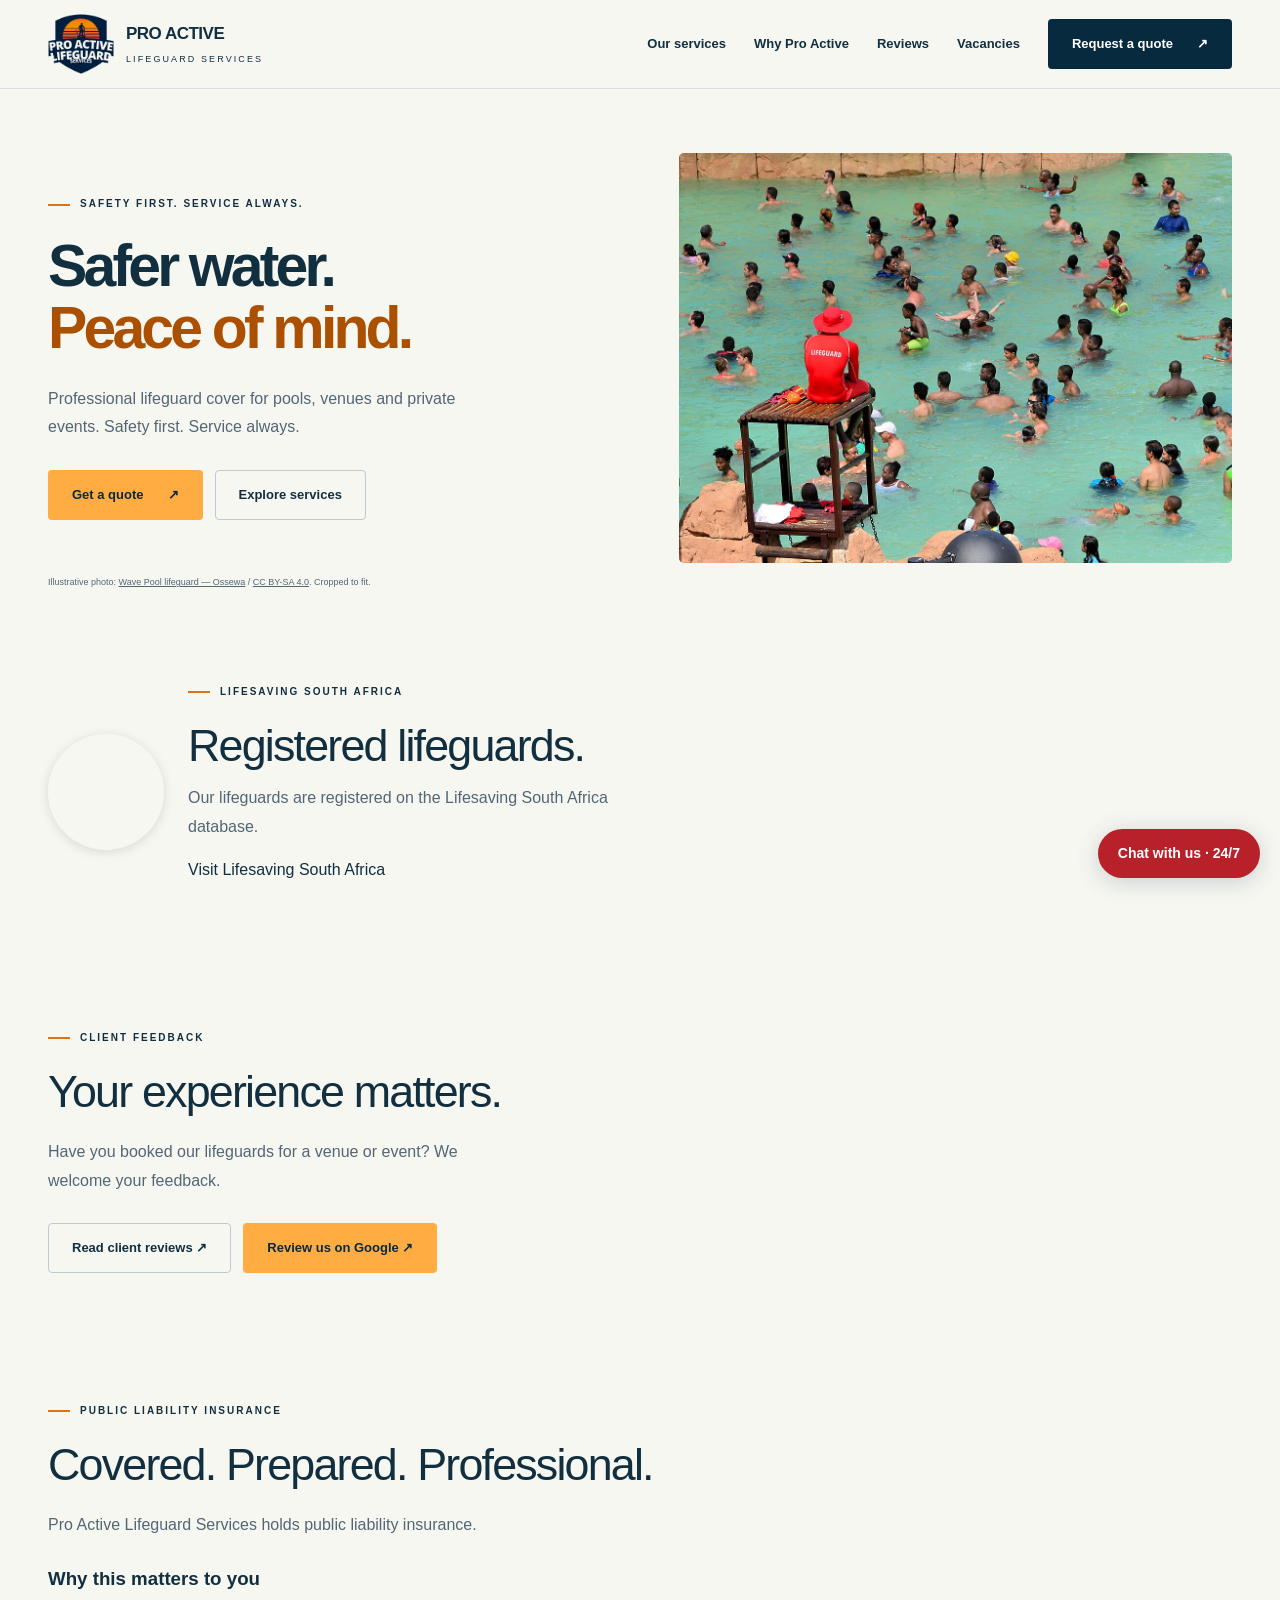
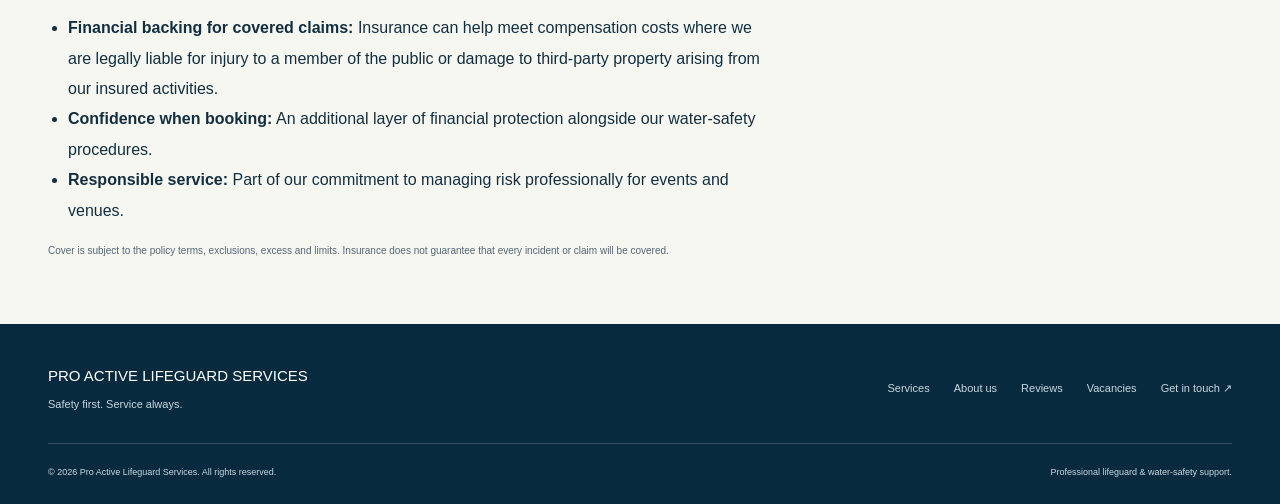
==== commit 3b53f822: "Add LSA logo to registration section" ====
--- a/index.html
+++ b/index.html
@@ -14,7 +14,7 @@
 <header><nav class="nav wrap" aria-label="Main navigation"><a href="index.html" aria-current="page" class="brand" aria-label="Pro Active Lifeguard Services home"><img src="assets/original-logo.png" width="66" height="62" alt="Pro Active Lifeguard Services original logo"><div><b>PRO ACTIVE</b><small>Lifeguard Services</small></div></a><button class="menu" aria-controls="navigation" aria-expanded="false" type="button">Menu</button><div class="links" id="navigation"><a href="services.html">Our services</a><a href="about.html">Why Pro Active</a><a href="reviews.html">Reviews</a><a href="vacancies.html">Vacancies</a><a class="btn" href="quote.html">Request a quote <span aria-hidden="true">↗</span></a></div></nav></header>
 <main id="main">
 <section class="hero" id="home"><div class="wrap"><div class="hero-grid"><div><p class="eyebrow">Safety first. Service always.</p><h1>Safer water.<br><em>Peace of mind.</em></h1><p class="intro">Professional lifeguard cover for pools, venues and private events. Safety first. Service always.</p><div class="actions"><a class="btn orange" href="quote.html">Get a quote <span aria-hidden="true">↗</span></a><a class="btn outline" href="services.html">Explore services</a></div></div><div class="hero-image"><img src="assets/lifeguard.jpg" alt="A lifeguard in a red uniform supervising swimmers in a swimming pool" fetchpriority="high" width="1280" height="840" style="object-position:28% center"></div></div></div><div class="wrap"><p class="photo-credit">Illustrative photo: <a href="https://commons.wikimedia.org/wiki/File:Wave_Pool_lifeguard.jpg">Wave Pool lifeguard — Ossewa</a> / <a href="https://creativecommons.org/licenses/by-sa/4.0/">CC BY-SA 4.0</a>. Cropped to fit.</p></div></section>
-<section class="section" id="lifesaving-registration"><div class="wrap"><p class="eyebrow">Lifesaving South Africa</p><h2>Registered lifeguards.</h2><p class="intro" style="margin-top:20px">Our lifeguards are registered on the Lifesaving South Africa database.</p></div></section>
+<section class="section" id="lifesaving-registration"><div class="wrap"><div style="display:flex;align-items:center;gap:24px;flex-wrap:wrap"><div role="img" aria-label="Lifesaving South Africa official circular logo" style="width:116px;height:116px;flex:0 0 116px;border-radius:50%;background-image:url('https://media.licdn.com/dms/image/v2/D4E10AQGSreB4siHuwA/image-shrink_1280/image-shrink_1280/0/1694426939249?e=2147483647&t=_Vjw-KfQOIHGDqH3XHaPF7xfeG4c69lqJ50M7h85c9M&v=beta');background-repeat:no-repeat;background-size:512px 512px;background-position:-31px -397px;box-shadow:0 2px 12px rgba(0,0,0,.12)"></div><div><p class="eyebrow">Lifesaving South Africa</p><h2>Registered lifeguards.</h2><p class="intro" style="margin-top:12px">Our lifeguards are registered on the Lifesaving South Africa database.</p><p style="margin-top:10px"><a href="https://lifesaving.co.za/" target="_blank" rel="noopener">Visit Lifesaving South Africa</a></p></div></div></div></section>
 <section class="section" id="reviews"><div class="wrap"><p class="eyebrow">Client feedback</p><h2>Your experience matters.</h2><p class="intro" style="margin-top:20px">Have you booked our lifeguards for a venue or event? We welcome your feedback.</p><div class="actions"><a class="btn outline" href="reviews.html">Read client reviews ↗</a><a class="btn orange" href="https://www.google.com/search?q=pro+active+lifeguard+services" target="_blank" rel="noopener noreferrer">Review us on Google ↗</a></div></div></section>
 <section class="section" id="insurance"><div class="wrap"><p class="eyebrow">Public liability insurance</p><h2>Covered. Prepared. Professional.</h2><p class="intro" style="margin-top:20px">Pro Active Lifeguard Services holds public liability insurance.</p><div style="max-width:720px;margin-top:24px"><h3>Why this matters to you</h3><ul style="padding-left:20px;line-height:1.9"><li><strong>Financial backing for covered claims:</strong> Insurance can help meet compensation costs where we are legally liable for injury to a member of the public or damage to third-party property arising from our insured activities.</li><li><strong>Confidence when booking:</strong> An additional layer of financial protection alongside our water-safety procedures.</li><li><strong>Responsible service:</strong> Part of our commitment to managing risk professionally for events and venues.</li></ul><p class="form-note">Cover is subject to the policy terms, exclusions, excess and limits. Insurance does not guarantee that every incident or claim will be covered.</p></div></div></section>
 </main>
